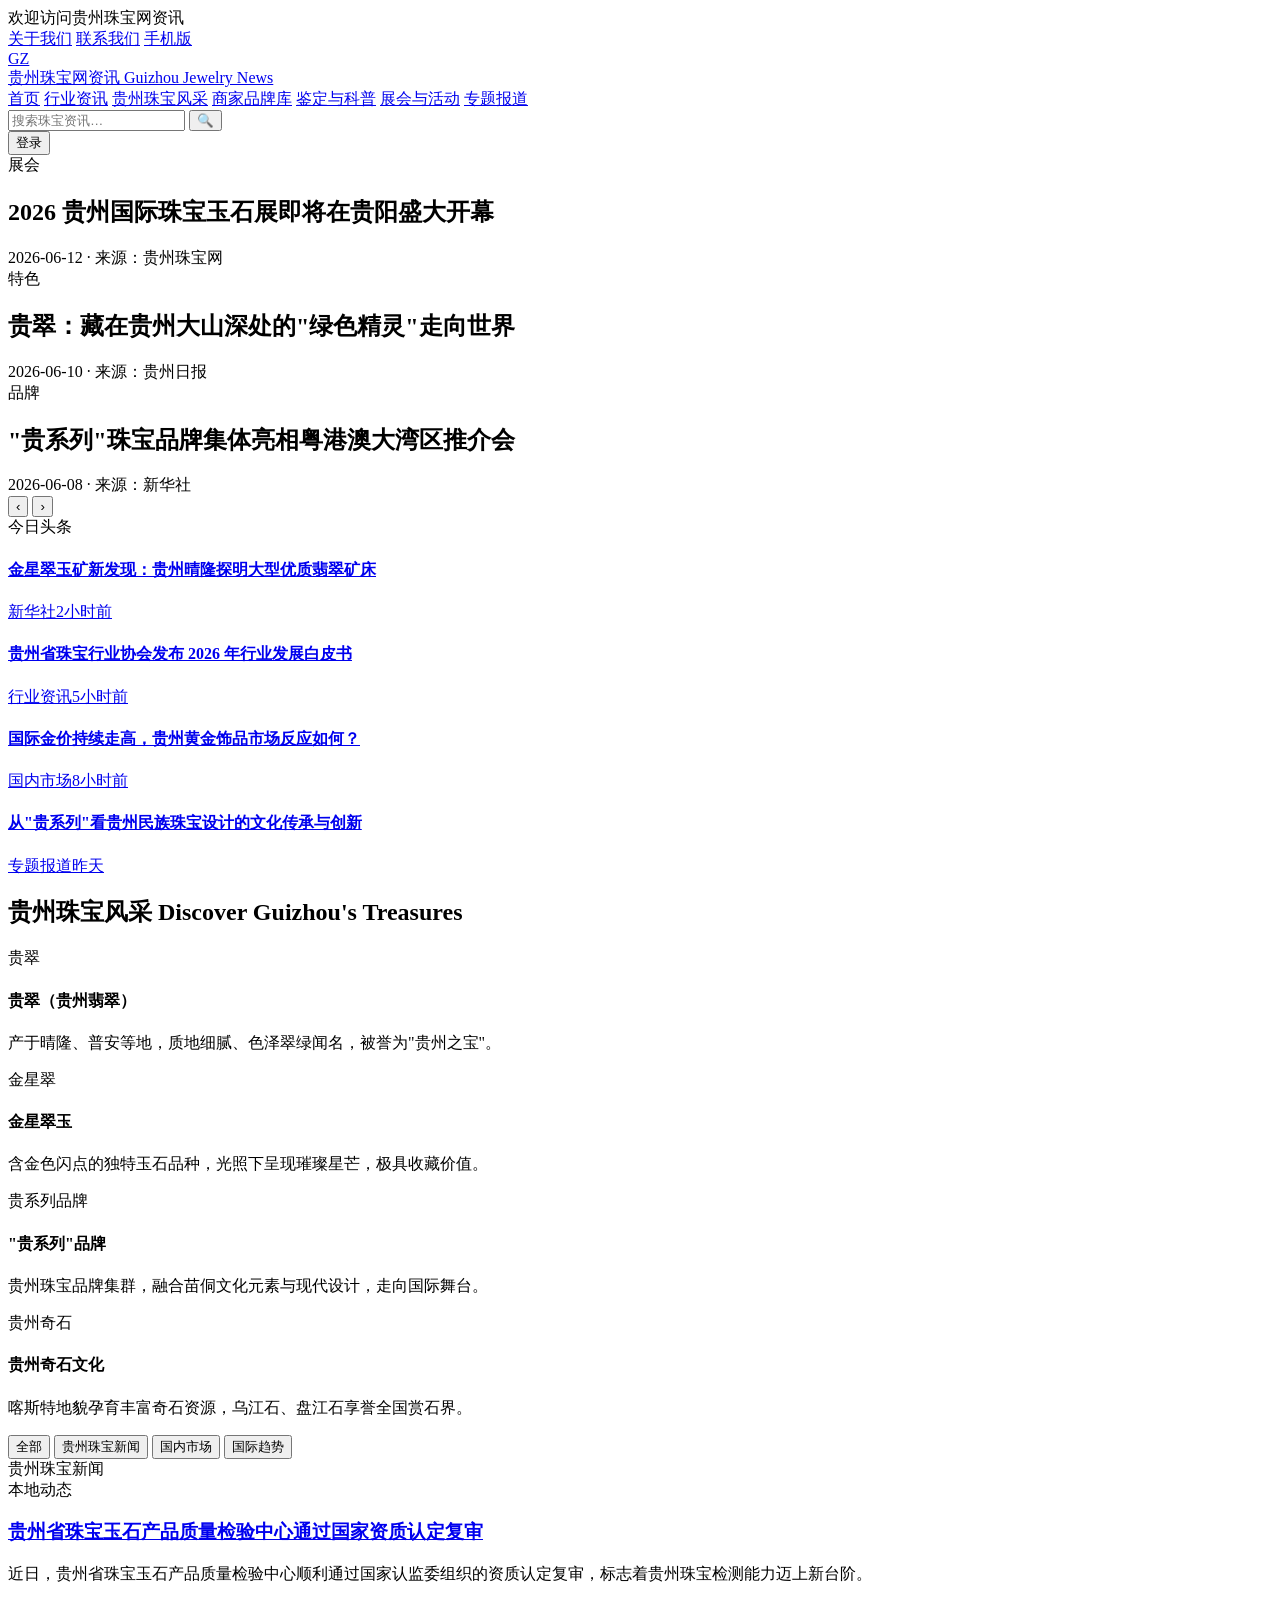
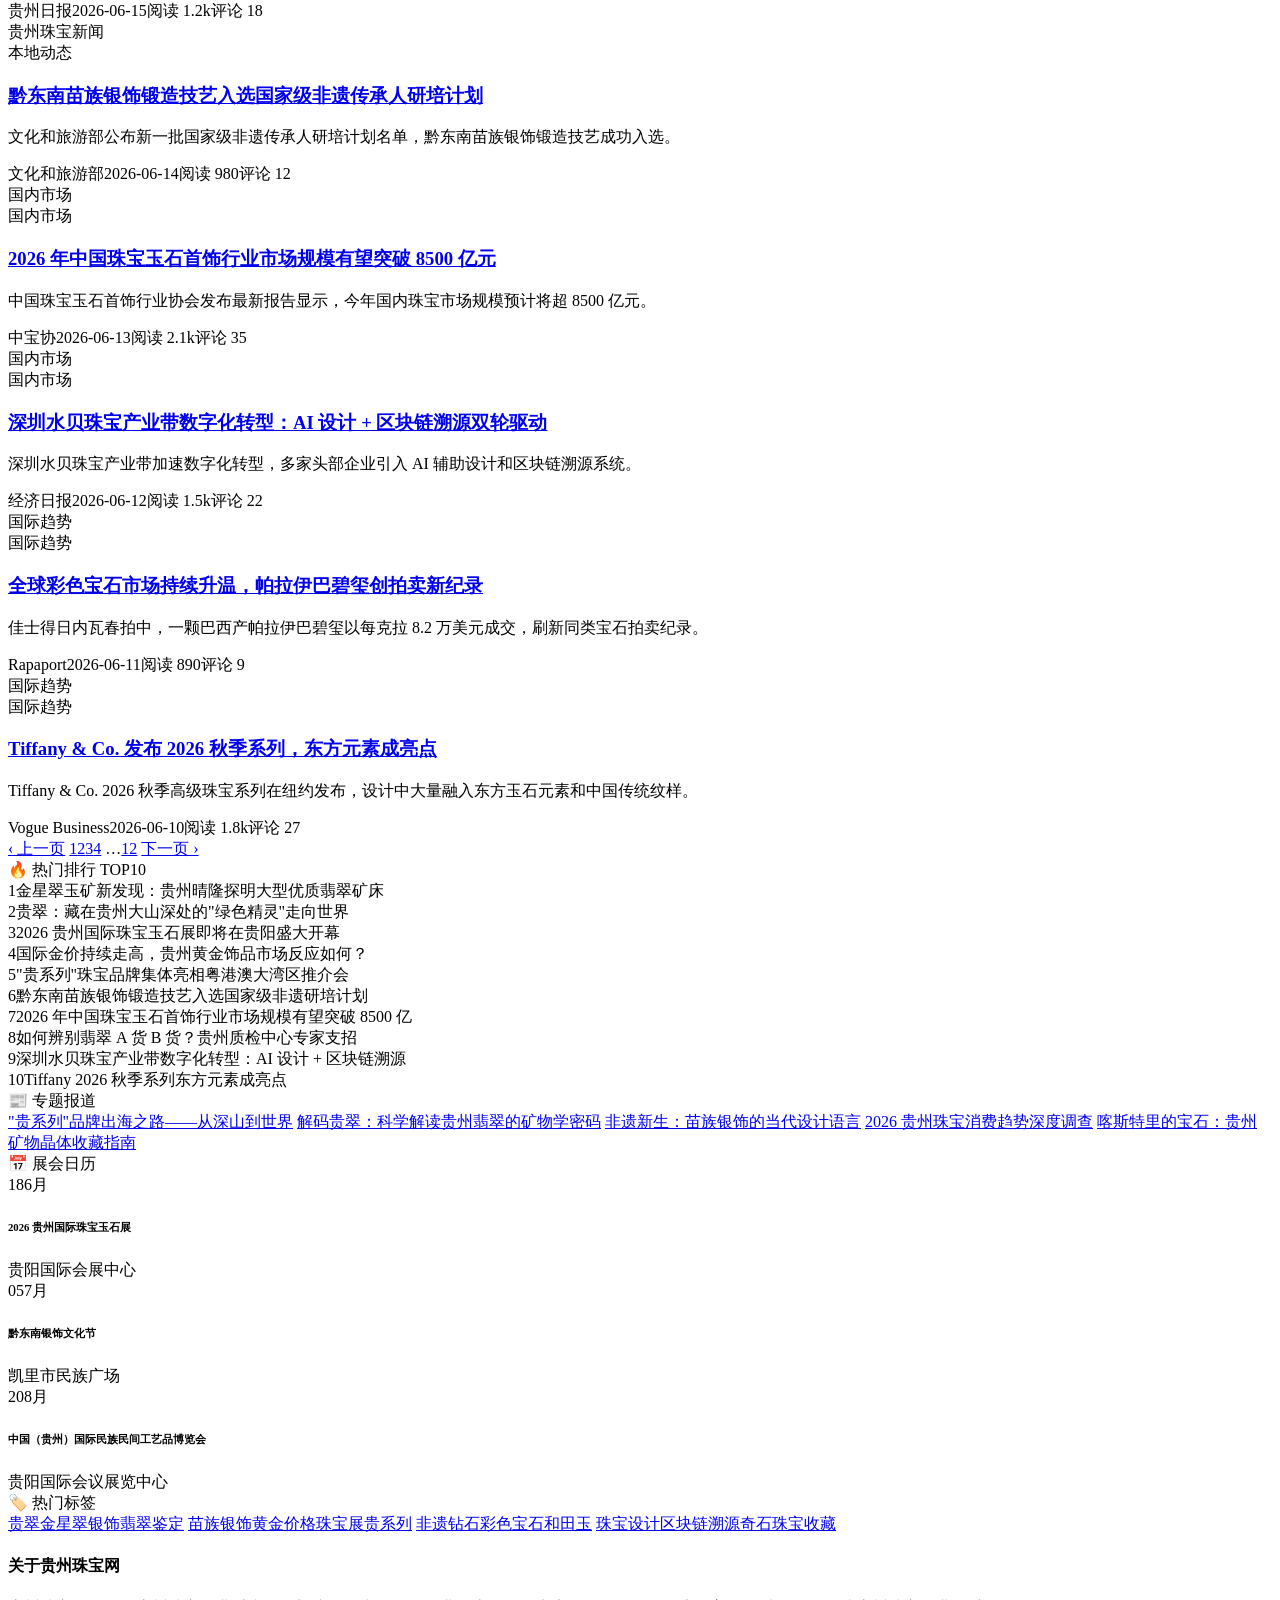
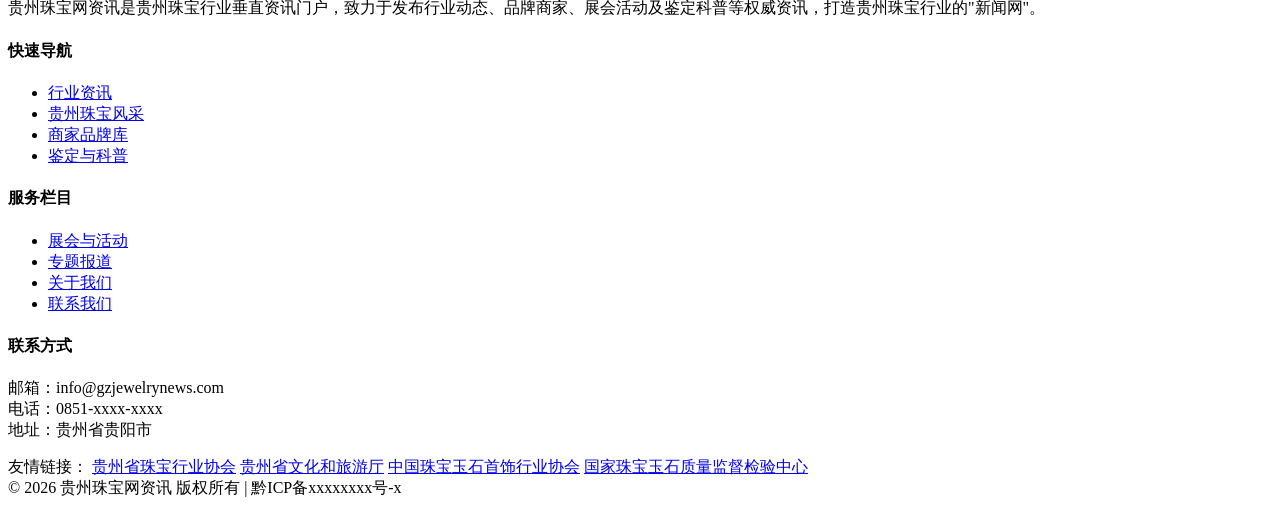
==== index.html @ 2a1adf1b "Add files via upload" ====
<!DOCTYPE html>
<html lang="zh-CN">
<head>
<meta charset="UTF-8">
<meta name="viewport" content="width=device-width,initial-scale=1.0">
<meta name="description" content="贵州珠宝网资讯——贵州珠宝行业垂直资讯门户，提供行业动态、品牌商家、展会活动、鉴定科普等权威资讯。">
<title>贵州珠宝网资讯 — 贵州珠宝行业垂直资讯门户</title>
<link rel="stylesheet" href="css/style.css">
<link rel="preconnect" href="https://fonts.googleapis.com">
<link rel="preconnect" href="https://fonts.gstatic.com" crossorigin>
<link href="https://fonts.googleapis.com/css2?family=Cormorant+Garamond:ital,wght@0,400;0,600;0,700;1,400&family=Noto+Serif+SC:wght@400;600;700&display=swap" rel="stylesheet">
</head>
<body>

<!-- 顶部工具条 -->
<div class="topbar">
  <div class="container">
    <span>欢迎访问贵州珠宝网资讯</span>
    <div class="topbar-r">
      <span id="today"></span>
      <a href="pages/about.html">关于我们</a>
      <a href="pages/about.html#contact">联系我们</a>
      <a href="#">手机版</a>
    </div>
  </div>
</div>

<!-- 主导航 -->
<nav class="main-nav">
  <div class="container">
    <a href="index.html" class="nav-brand">
      <div class="brand-icon">GZ</div>
      <div>
        <span class="brand-name">贵州珠宝网资讯</span>
        <span class="brand-sub">Guizhou Jewelry News</span>
      </div>
    </a>
    <div class="nav-links">
      <a href="index.html" class="active">首页</a>
      <a href="pages/news-list.html">行业资讯</a>
      <a href="pages/feature.html">贵州珠宝风采</a>
      <a href="pages/business.html">商家品牌库</a>
      <a href="pages/science.html">鉴定与科普</a>
      <a href="pages/exhibition.html">展会与活动</a>
      <a href="pages/report.html">专题报道</a>
    </div>
    <div class="nav-act">
      <div class="nav-search">
        <input type="text" placeholder="搜索珠宝资讯…">
        <button aria-label="搜索">🔍</button>
      </div>
      <button class="btn-login">登录</button>
    </div>
  </div>
</nav>

<!-- 首屏焦点区 -->
<section class="hero">
  <div class="container">
    <div class="hero-grid">

      <!-- 轮播 -->
      <div class="carousel">
        <div class="carousel-track">
          <div class="carousel-slide">
            <div class="slide-bg"></div>
            <div class="slide-info">
              <span class="slide-tag">展会</span>
              <h2>2026 贵州国际珠宝玉石展即将在贵阳盛大开幕</h2>
              <div class="slide-meta">2026-06-12 · 来源：贵州珠宝网</div>
            </div>
          </div>
          <div class="carousel-slide">
            <div class="slide-bg"></div>
            <div class="slide-info">
              <span class="slide-tag">特色</span>
              <h2>贵翠：藏在贵州大山深处的"绿色精灵"走向世界</h2>
              <div class="slide-meta">2026-06-10 · 来源：贵州日报</div>
            </div>
          </div>
          <div class="carousel-slide">
            <div class="slide-bg"></div>
            <div class="slide-info">
              <span class="slide-tag">品牌</span>
              <h2>"贵系列"珠宝品牌集体亮相粤港澳大湾区推介会</h2>
              <div class="slide-meta">2026-06-08 · 来源：新华社</div>
            </div>
          </div>
        </div>
        <button class="carousel-ctrl prev" aria-label="上一条">‹</button>
        <button class="carousel-ctrl next" aria-label="下一条">›</button>
        <div class="carousel-dots">
          <span class="active"></span><span></span><span></span>
        </div>
      </div>

      <!-- 头条侧栏 -->
      <div class="headlines">
        <div class="hl-header"><span class="hl-dot"></span> 今日头条</div>
        <a class="hl-item" href="pages/news-detail.html">
          <h4>金星翠玉矿新发现：贵州晴隆探明大型优质翡翠矿床</h4>
          <div class="hl-meta"><span>新华社</span><span>2小时前</span></div>
        </a>
        <a class="hl-item" href="pages/news-detail.html">
          <h4>贵州省珠宝行业协会发布 2026 年行业发展白皮书</h4>
          <div class="hl-meta"><span>行业资讯</span><span>5小时前</span></div>
        </a>
        <a class="hl-item" href="pages/news-detail.html">
          <h4>国际金价持续走高，贵州黄金饰品市场反应如何？</h4>
          <div class="hl-meta"><span>国内市场</span><span>8小时前</span></div>
        </a>
        <a class="hl-item" href="pages/news-detail.html">
          <h4>从"贵系列"看贵州民族珠宝设计的文化传承与创新</h4>
          <div class="hl-meta"><span>专题报道</span><span>昨天</span></div>
        </a>
      </div>

    </div>
  </div>
</section>

<!-- 贵州珠宝风采 -->
<section class="feature-sec">
  <div class="container">
    <h2 class="sec-title">
      贵州珠宝风采 <span class="jwl-diamond"></span>
      <span class="sec-sub">Discover Guizhou's Treasures</span>
    </h2>
    <div class="feat-grid">
      <div class="feat-card" onclick="location.href='pages/feature.html'">
        <div class="feat-img"><span>贵翠</span></div>
        <div class="feat-body">
          <h4>贵翠（贵州翡翠）</h4>
          <p>产于晴隆、普安等地，质地细腻、色泽翠绿闻名，被誉为"贵州之宝"。</p>
        </div>
      </div>
      <div class="feat-card" onclick="location.href='pages/feature.html'">
        <div class="feat-img"><span>金星翠</span></div>
        <div class="feat-body">
          <h4>金星翠玉</h4>
          <p>含金色闪点的独特玉石品种，光照下呈现璀璨星芒，极具收藏价值。</p>
        </div>
      </div>
      <div class="feat-card" onclick="location.href='pages/feature.html'">
        <div class="feat-img"><span>贵系列品牌</span></div>
        <div class="feat-body">
          <h4>"贵系列"品牌</h4>
          <p>贵州珠宝品牌集群，融合苗侗文化元素与现代设计，走向国际舞台。</p>
        </div>
      </div>
      <div class="feat-card" onclick="location.href='pages/feature.html'">
        <div class="feat-img"><span>贵州奇石</span></div>
        <div class="feat-body">
          <h4>贵州奇石文化</h4>
          <p>喀斯特地貌孕育丰富奇石资源，乌江石、盘江石享誉全国赏石界。</p>
        </div>
      </div>
    </div>
  </div>
</section>

<!-- 资讯流 -->
<section class="news-sec">
  <div class="container">
    <div class="news-grid">

      <!-- 左主栏 -->
      <div>
        <div class="news-tabs">
          <button class="active" data-filter="all">全部</button>
          <button data-filter="local">贵州珠宝新闻</button>
          <button data-filter="china">国内市场</button>
          <button data-filter="world">国际趋势</button>
        </div>
        <div class="news-list">
          <div class="n-card" data-cat="local">
            <div class="n-thumb">贵州珠宝新闻</div>
            <div class="n-body">
              <div>
                <span class="n-tag tag-local">本地动态</span>
                <h3><a href="pages/news-detail.html">贵州省珠宝玉石产品质量检验中心通过国家资质认定复审</a></h3>
                <p class="n-sum">近日，贵州省珠宝玉石产品质量检验中心顺利通过国家认监委组织的资质认定复审，标志着贵州珠宝检测能力迈上新台阶。</p>
              </div>
              <div class="n-foot"><span class="n-src">贵州日报</span><span>2026-06-15</span><span>阅读 1.2k</span><span>评论 18</span></div>
            </div>
          </div>
          <div class="n-card" data-cat="local">
            <div class="n-thumb">贵州珠宝新闻</div>
            <div class="n-body">
              <div>
                <span class="n-tag tag-local">本地动态</span>
                <h3><a href="pages/news-detail.html">黔东南苗族银饰锻造技艺入选国家级非遗传承人研培计划</a></h3>
                <p class="n-sum">文化和旅游部公布新一批国家级非遗传承人研培计划名单，黔东南苗族银饰锻造技艺成功入选。</p>
              </div>
              <div class="n-foot"><span class="n-src">文化和旅游部</span><span>2026-06-14</span><span>阅读 980</span><span>评论 12</span></div>
            </div>
          </div>
          <div class="n-card" data-cat="china">
            <div class="n-thumb">国内市场</div>
            <div class="n-body">
              <div>
                <span class="n-tag tag-china">国内市场</span>
                <h3><a href="pages/news-detail.html">2026 年中国珠宝玉石首饰行业市场规模有望突破 8500 亿元</a></h3>
                <p class="n-sum">中国珠宝玉石首饰行业协会发布最新报告显示，今年国内珠宝市场规模预计将超 8500 亿元。</p>
              </div>
              <div class="n-foot"><span class="n-src">中宝协</span><span>2026-06-13</span><span>阅读 2.1k</span><span>评论 35</span></div>
            </div>
          </div>
          <div class="n-card" data-cat="china">
            <div class="n-thumb">国内市场</div>
            <div class="n-body">
              <div>
                <span class="n-tag tag-china">国内市场</span>
                <h3><a href="pages/news-detail.html">深圳水贝珠宝产业带数字化转型：AI 设计 + 区块链溯源双轮驱动</a></h3>
                <p class="n-sum">深圳水贝珠宝产业带加速数字化转型，多家头部企业引入 AI 辅助设计和区块链溯源系统。</p>
              </div>
              <div class="n-foot"><span class="n-src">经济日报</span><span>2026-06-12</span><span>阅读 1.5k</span><span>评论 22</span></div>
            </div>
          </div>
          <div class="n-card" data-cat="world">
            <div class="n-thumb">国际趋势</div>
            <div class="n-body">
              <div>
                <span class="n-tag tag-world">国际趋势</span>
                <h3><a href="pages/news-detail.html">全球彩色宝石市场持续升温，帕拉伊巴碧玺创拍卖新纪录</a></h3>
                <p class="n-sum">佳士得日内瓦春拍中，一颗巴西产帕拉伊巴碧玺以每克拉 8.2 万美元成交，刷新同类宝石拍卖纪录。</p>
              </div>
              <div class="n-foot"><span class="n-src">Rapaport</span><span>2026-06-11</span><span>阅读 890</span><span>评论 9</span></div>
            </div>
          </div>
          <div class="n-card" data-cat="world">
            <div class="n-thumb">国际趋势</div>
            <div class="n-body">
              <div>
                <span class="n-tag tag-world">国际趋势</span>
                <h3><a href="pages/news-detail.html">Tiffany &amp; Co. 发布 2026 秋季系列，东方元素成亮点</a></h3>
                <p class="n-sum">Tiffany &amp; Co. 2026 秋季高级珠宝系列在纽约发布，设计中大量融入东方玉石元素和中国传统纹样。</p>
              </div>
              <div class="n-foot"><span class="n-src">Vogue Business</span><span>2026-06-10</span><span>阅读 1.8k</span><span>评论 27</span></div>
            </div>
          </div>
        </div>
        <div class="pager">
          <a href="#" class="off">‹ 上一页</a>
          <a href="#" class="cur">1</a><a href="#">2</a><a href="#">3</a><a href="#">4</a>
          <span>…</span><a href="#">12</a>
          <a href="#">下一页 ›</a>
        </div>
      </div>

      <!-- 右栏 -->
      <aside class="sidebar">
        <!-- 热榜 -->
        <div class="sb-box">
          <div class="sb-head">🔥 热门排行 TOP10</div>
          <div class="hot-list">
            <div class="hot-row"><span class="hot-rank">1</span><span class="hot-title">金星翠玉矿新发现：贵州晴隆探明大型优质翡翠矿床</span></div>
            <div class="hot-row"><span class="hot-rank">2</span><span class="hot-title">贵翠：藏在贵州大山深处的"绿色精灵"走向世界</span></div>
            <div class="hot-row"><span class="hot-rank">3</span><span class="hot-title">2026 贵州国际珠宝玉石展即将在贵阳盛大开幕</span></div>
            <div class="hot-row"><span class="hot-rank">4</span><span class="hot-title">国际金价持续走高，贵州黄金饰品市场反应如何？</span></div>
            <div class="hot-row"><span class="hot-rank">5</span><span class="hot-title">"贵系列"珠宝品牌集体亮相粤港澳大湾区推介会</span></div>
            <div class="hot-row"><span class="hot-rank">6</span><span class="hot-title">黔东南苗族银饰锻造技艺入选国家级非遗研培计划</span></div>
            <div class="hot-row"><span class="hot-rank">7</span><span class="hot-title">2026 年中国珠宝玉石首饰行业市场规模有望突破 8500 亿</span></div>
            <div class="hot-row"><span class="hot-rank">8</span><span class="hot-title">如何辨别翡翠 A 货 B 货？贵州质检中心专家支招</span></div>
            <div class="hot-row"><span class="hot-rank">9</span><span class="hot-title">深圳水贝珠宝产业带数字化转型：AI 设计 + 区块链溯源</span></div>
            <div class="hot-row"><span class="hot-rank">10</span><span class="hot-title">Tiffany 2026 秋季系列东方元素成亮点</span></div>
          </div>
        </div>

        <!-- 专题入口 -->
        <div class="sb-box">
          <div class="sb-head">📰 专题报道</div>
          <div class="spec-list">
            <a href="pages/report.html">"贵系列"品牌出海之路——从深山到世界</a>
            <a href="pages/report.html">解码贵翠：科学解读贵州翡翠的矿物学密码</a>
            <a href="pages/report.html">非遗新生：苗族银饰的当代设计语言</a>
            <a href="pages/report.html">2026 贵州珠宝消费趋势深度调查</a>
            <a href="pages/report.html">喀斯特里的宝石：贵州矿物晶体收藏指南</a>
          </div>
        </div>

        <!-- 展会日历 -->
        <div class="sb-box">
          <div class="sb-head">📅 展会日历</div>
          <div class="cal-row"><div class="cal-date"><span class="cal-d">18</span><span class="cal-m">6月</span></div><div class="cal-info"><h6>2026 贵州国际珠宝玉石展</h6><span>贵阳国际会展中心</span></div></div>
          <div class="cal-row"><div class="cal-date"><span class="cal-d">05</span><span class="cal-m">7月</span></div><div class="cal-info"><h6>黔东南银饰文化节</h6><span>凯里市民族广场</span></div></div>
          <div class="cal-row"><div class="cal-date"><span class="cal-d">20</span><span class="cal-m">8月</span></div><div class="cal-info"><h6>中国（贵州）国际民族民间工艺品博览会</h6><span>贵阳国际会议展览中心</span></div></div>
        </div>

        <!-- 标签云 -->
        <div class="sb-box">
          <div class="sb-head">🏷️ 热门标签</div>
          <div class="tag-cloud">
            <a href="#">贵翠</a><a href="#">金星翠</a><a href="#">银饰</a><a href="#">翡翠鉴定</a>
            <a href="#">苗族银饰</a><a href="#">黄金价格</a><a href="#">珠宝展</a><a href="#">贵系列</a>
            <a href="#">非遗</a><a href="#">钻石</a><a href="#">彩色宝石</a><a href="#">和田玉</a>
            <a href="#">珠宝设计</a><a href="#">区块链溯源</a><a href="#">奇石</a><a href="#">珠宝收藏</a>
          </div>
        </div>
      </aside>

    </div>
  </div>
</section>

<!-- 底栏 -->
<footer class="footer">
  <div class="container">
    <div class="footer-grid">
      <div class="footer-col">
        <h4>关于贵州珠宝网</h4>
        <p>贵州珠宝网资讯是贵州珠宝行业垂直资讯门户，致力于发布行业动态、品牌商家、展会活动及鉴定科普等权威资讯，打造贵州珠宝行业的"新闻网"。</p>
      </div>
      <div class="footer-col">
        <h4>快速导航</h4>
        <ul>
          <li><a href="pages/news-list.html">行业资讯</a></li>
          <li><a href="pages/feature.html">贵州珠宝风采</a></li>
          <li><a href="pages/business.html">商家品牌库</a></li>
          <li><a href="pages/science.html">鉴定与科普</a></li>
        </ul>
      </div>
      <div class="footer-col">
        <h4>服务栏目</h4>
        <ul>
          <li><a href="pages/exhibition.html">展会与活动</a></li>
          <li><a href="pages/report.html">专题报道</a></li>
          <li><a href="pages/about.html">关于我们</a></li>
          <li><a href="pages/about.html#contact">联系我们</a></li>
        </ul>
      </div>
      <div class="footer-col">
        <h4>联系方式</h4>
        <p>邮箱：info@gzjewelrynews.com<br>电话：0851-xxxx-xxxx<br>地址：贵州省贵阳市</p>
      </div>
    </div>
    <div class="footer-bottom">
      <div class="flinks">
        <span>友情链接：</span>
        <a href="#">贵州省珠宝行业协会</a>
        <a href="#">贵州省文化和旅游厅</a>
        <a href="#">中国珠宝玉石首饰行业协会</a>
        <a href="#">国家珠宝玉石质量监督检验中心</a>
      </div>
      <div>© 2026 贵州珠宝网资讯 版权所有 | 黔ICP备xxxxxxxx号-x</div>
    </div>
  </div>
</footer>

<script src="js/main.js"></script>
</body>
</html>
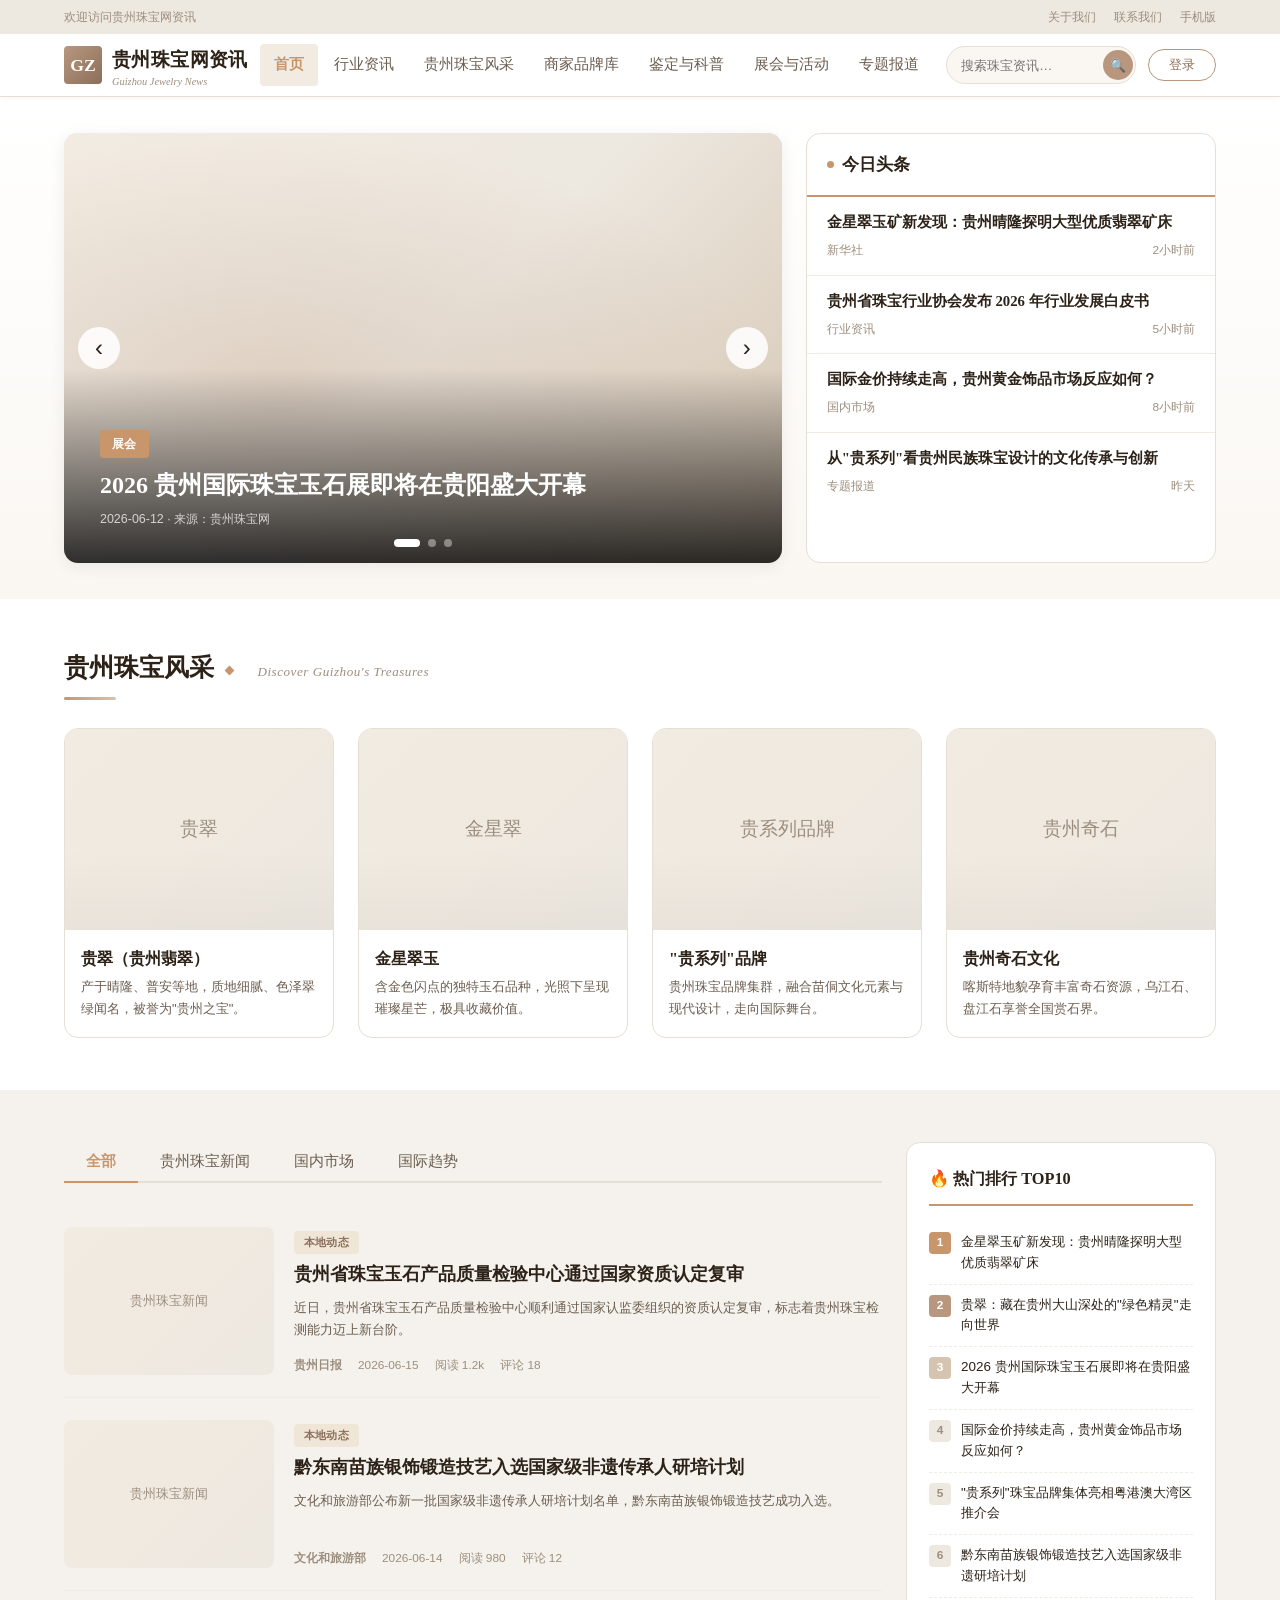
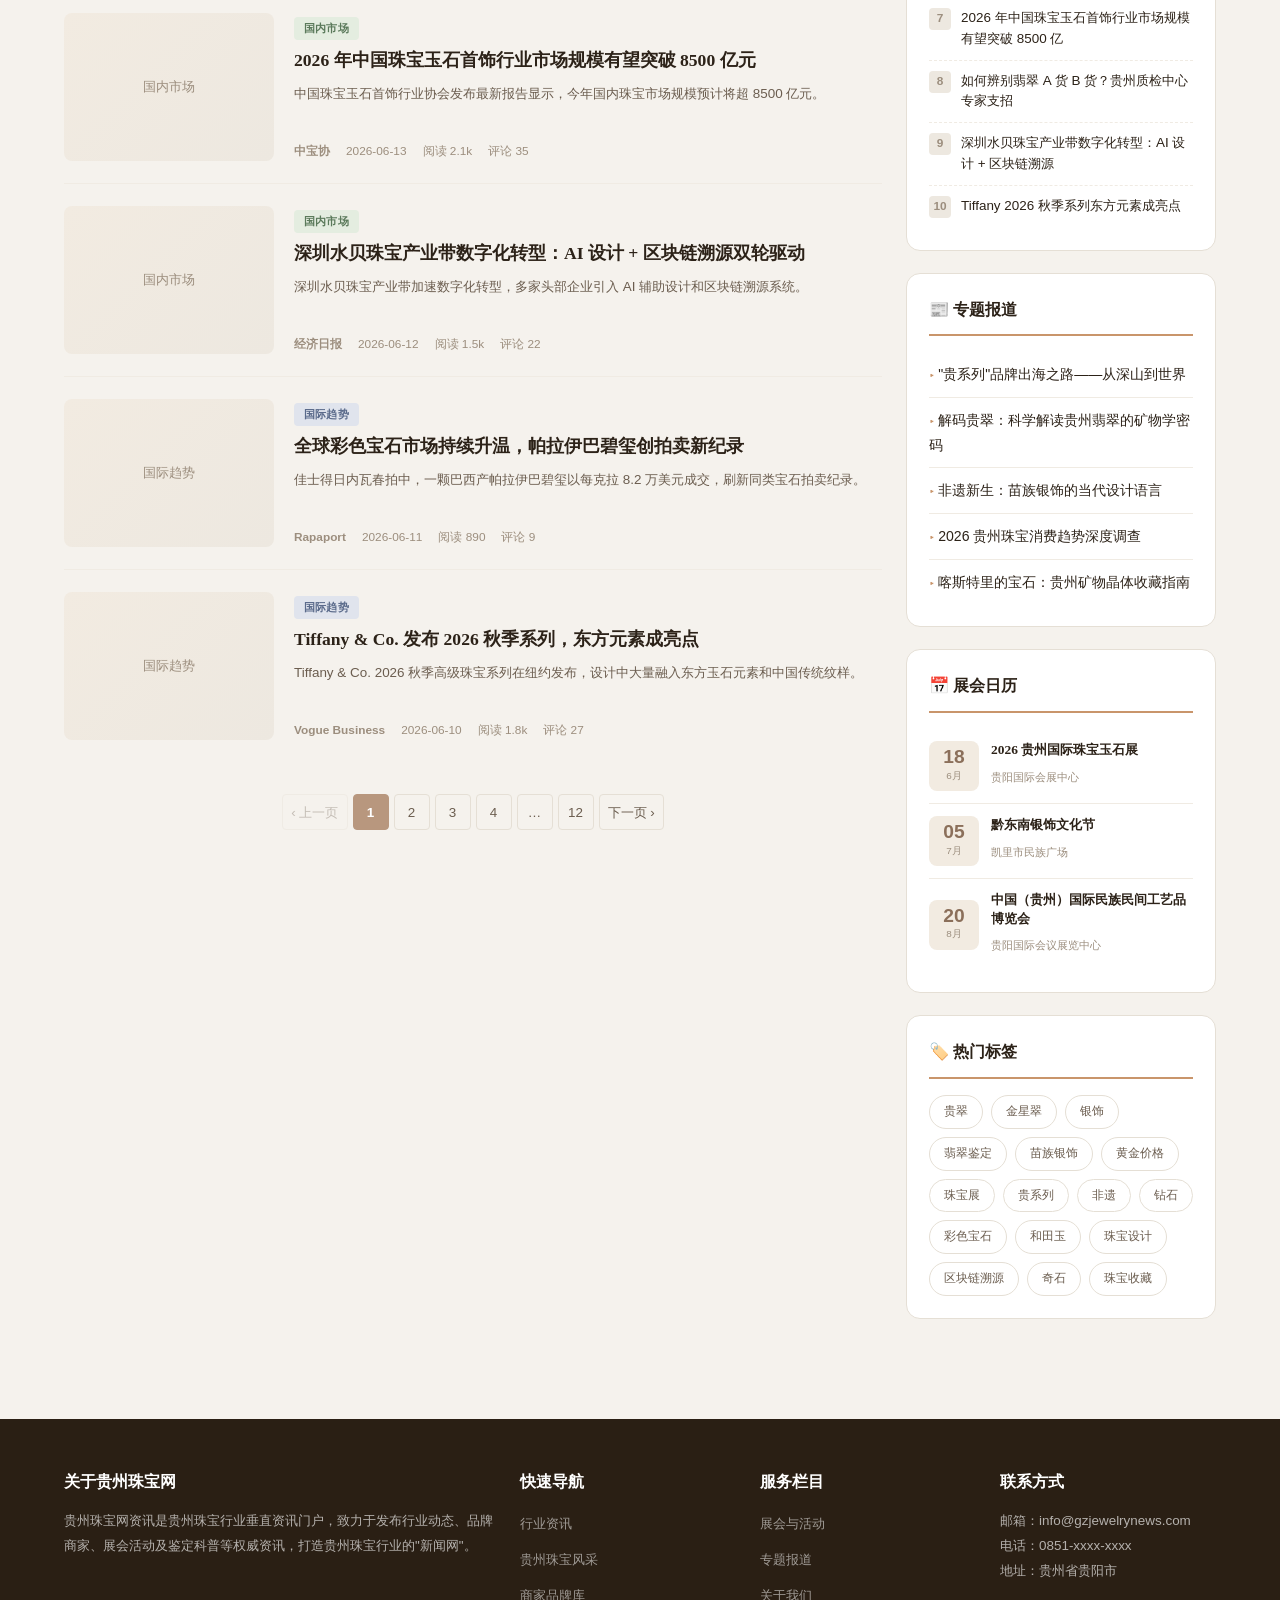
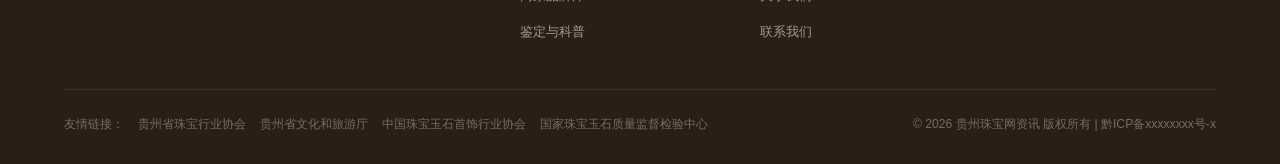
==== commit 6ea2c4a3: "Update index.html" ====
--- a/index.html
+++ b/index.html
@@ -5,7 +5,7 @@
 <meta name="viewport" content="width=device-width,initial-scale=1.0">
 <meta name="description" content="贵州珠宝网资讯——贵州珠宝行业垂直资讯门户，提供行业动态、品牌商家、展会活动、鉴定科普等权威资讯。">
 <title>贵州珠宝网资讯 — 贵州珠宝行业垂直资讯门户</title>
-<link rel="stylesheet" href="css/style.css">
+<link rel="stylesheet" href="style.css">
 <link rel="preconnect" href="https://fonts.googleapis.com">
 <link rel="preconnect" href="https://fonts.gstatic.com" crossorigin>
 <link href="https://fonts.googleapis.com/css2?family=Cormorant+Garamond:ital,wght@0,400;0,600;0,700;1,400&family=Noto+Serif+SC:wght@400;600;700&display=swap" rel="stylesheet">
--- a/style.css
+++ b/style.css
@@ -0,0 +1,653 @@
+/* ============================================
+   贵州珠宝网资讯 v3 — 全局样式系统
+   定位：珠宝行业垂直资讯门户
+   风格：米白底 · 珠宝光泽 · 新闻栅格 · 大量留白
+   ============================================ */
+
+/* ===== CSS 自定义属性 ===== */
+:root {
+  --c-gold:       #B8977E;
+  --c-gold-deep:  #8B6F5A;
+  --c-gold-light: #D4C4B0;
+  --c-gold-pale:  #F2EBE1;
+  --c-amber:      #C9956B;
+  --c-rose:       #C4A48B;
+
+  --c-bg:         #FAF7F2;
+  --c-bg-warm:    #F5F0E8;
+  --c-bg-card:    #FFFFFF;
+  --c-bg-dark:    #EDE8E0;
+
+  --c-text:       #2C2218;
+  --c-text-mid:   #6B5D4F;
+  --c-text-light: #9C8E7E;
+
+  --c-border:     #E5DFD5;
+  --c-border-lt:  #F0EBE3;
+
+  --ff-serif:   "Noto Serif SC", "Source Han Serif SC", "思源宋体", Georgia, serif;
+  --ff-sans:    "PingFang SC", "Microsoft YaHei", "微软雅黑", "Helvetica Neue", Arial, sans-serif;
+  --ff-en:      "Cormorant Garamond", "Playfair Display", Georgia, serif;
+
+  --mw:         1200px;
+  --nav-h:      62px;
+  --side-w:     310px;
+  --gap:        24px;
+  --gap-sm:     16px;
+
+  --r-sm: 4px; --r-md: 8px; --r-lg: 14px;
+
+  --sh-sm: 0 1px 4px rgba(44,34,24,.05);
+  --sh-md: 0 4px 16px rgba(44,34,24,.07);
+  --sh-lg: 0 8px 32px rgba(44,34,24,.10);
+
+  --ease: cubic-bezier(.25,.1,.25,1);
+  --ease-spring: cubic-bezier(.34,1.56,.64,1);
+}
+
+/* ===== 全局重置 ===== */
+*,*::before,*::after{box-sizing:border-box;margin:0;padding:0}
+html{font-size:16px;scroll-behavior:smooth;-webkit-font-smoothing:antialiased}
+body{font-family:var(--ff-sans);color:var(--c-text);background:#f5f2ed;line-height:1.75;min-height:100vh;overflow-x:hidden}
+a{color:var(--c-gold-deep);text-decoration:none;transition:color .25s var(--ease)}
+a:hover{color:var(--c-amber)}
+img{max-width:100%;height:auto;display:block}
+ul,ol{list-style:none}
+button{cursor:pointer;font-family:inherit;border:none;background:none}
+::selection{background:var(--c-gold-pale);color:var(--c-gold-deep)}
+
+/* ===== 排版 ===== */
+h1,h2,h3,h4,h5,h6{font-family:var(--ff-serif);font-weight:700;line-height:1.4}
+h1{font-size:2rem}h2{font-size:1.55rem}h3{font-size:1.25rem}h4{font-size:1.1rem}
+
+/* 容器 */
+.container{max-width:var(--mw);margin:0 auto;padding:0 var(--gap)}
+
+/* 分区标题 */
+.sec-title{
+  font-family:var(--ff-serif);font-size:1.55rem;font-weight:700;
+  position:relative;padding-bottom:14px;margin-bottom:28px;
+}
+.sec-title::after{
+  content:'';position:absolute;bottom:0;left:0;
+  width:52px;height:3px;
+  background:linear-gradient(90deg,var(--c-amber),var(--c-gold-light));
+  border-radius:2px;
+}
+.sec-title.ctr{text-align:center}
+.sec-title.ctr::after{left:50%;transform:translateX(-50%)}
+.sec-sub{
+  font-family:var(--ff-en);font-size:.82rem;color:var(--c-text-light);
+  font-style:italic;letter-spacing:.04em;margin-left:12px;font-weight:400;
+}
+.sec-title.ctr .sec-sub{display:block;margin-left:0;margin-top:4px}
+
+/* 珠宝装饰 */
+.jwl-line{
+  display:inline-block;width:36px;height:1.5px;
+  background:linear-gradient(90deg,transparent,var(--c-amber),transparent);
+  vertical-align:middle;margin:0 14px;
+}
+.jwl-diamond{
+  display:inline-block;width:7px;height:7px;background:var(--c-amber);
+  transform:rotate(45deg);vertical-align:middle;margin:0 6px;
+}
+
+/* ===== 顶部条 ===== */
+.topbar{
+  background:var(--c-bg-dark);height:34px;line-height:34px;
+  font-size:.78rem;color:var(--c-text-light);border-bottom:1px solid var(--c-border-lt);
+}
+.topbar .container{display:flex;justify-content:space-between;align-items:center}
+.topbar-r{display:flex;gap:18px}
+.topbar-r a{color:var(--c-text-light);font-size:.78rem}
+.topbar-r a:hover{color:var(--c-gold-deep)}
+
+/* ===== 主导航 ===== */
+.main-nav{
+  background:#fff;border-bottom:1px solid var(--c-border);
+  position:sticky;top:0;z-index:1000;box-shadow:var(--sh-sm);
+  transition:box-shadow .3s;
+}
+.main-nav.scrolled{box-shadow:var(--sh-md)}
+.main-nav .container{display:flex;justify-content:space-between;align-items:center;height:var(--nav-h)}
+
+/* Logo */
+.nav-brand{display:flex;align-items:center;gap:10px;flex-shrink:0}
+.brand-icon{
+  width:38px;height:38px;border-radius:var(--r-sm);
+  background:linear-gradient(135deg,var(--c-gold),var(--c-gold-deep));
+  display:flex;align-items:center;justify-content:center;
+  color:#fff;font-family:var(--ff-en);font-size:1.1rem;font-weight:700;
+}
+.brand-name{font-family:var(--ff-serif);font-size:1.2rem;font-weight:700;color:var(--c-text);letter-spacing:.02em}
+.brand-sub{font-size:.65rem;color:var(--c-text-light);font-family:var(--ff-en);font-style:italic;display:block;line-height:1}
+
+/* 导航链接 */
+.nav-links{display:flex;gap:2px}
+.nav-links a{
+  display:block;padding:8px 14px;font-size:.92rem;color:var(--c-text-mid);
+  border-radius:var(--r-sm);font-weight:500;white-space:nowrap;
+  transition:all .2s;
+}
+.nav-links a:hover{color:var(--c-amber);background:var(--c-gold-pale)}
+.nav-links a.active{color:var(--c-amber);font-weight:600;background:var(--c-gold-pale)}
+
+/* 右侧操作区 */
+.nav-act{display:flex;align-items:center;gap:12px;flex-shrink:0}
+.nav-search{position:relative}
+.nav-search input{
+  width:190px;height:38px;padding:0 38px 0 14px;
+  border:1.5px solid var(--c-border);border-radius:20px;
+  font-size:.84rem;background:var(--c-bg);color:var(--c-text);
+  outline:none;transition:all .3s var(--ease);
+}
+.nav-search input:focus{border-color:var(--c-gold);width:240px;box-shadow:0 0 0 3px rgba(184,151,126,.1)}
+.nav-search button{
+  position:absolute;right:3px;top:50%;transform:translateY(-50%);
+  width:30px;height:30px;background:var(--c-gold);
+  color:#fff;border-radius:50%;font-size:.8rem;
+  display:flex;align-items:center;justify-content:center;
+  transition:background .25s;
+}
+.nav-search button:hover{background:var(--c-gold-deep)}
+.btn-login{
+  padding:6px 20px;border:1.5px solid var(--c-gold);border-radius:20px;
+  background:transparent;color:var(--c-gold-deep);font-size:.84rem;
+  transition:all .25s;
+}
+.btn-login:hover{background:var(--c-gold);color:#fff}
+
+/* 移动端菜单按钮 */
+.mob-menu-btn{display:none;font-size:1.5rem;color:var(--c-text);padding:4px;line-height:1}
+
+/* ===== 首屏焦点区 ===== */
+.hero{padding:36px 0;background:linear-gradient(180deg,var(--c-bg-card) 0%,var(--c-bg) 100%)}
+.hero-grid{display:grid;grid-template-columns:1.75fr 1fr;gap:var(--gap);min-height:430px;align-items:stretch}
+
+/* 轮播 */
+.carousel{
+  position:relative;border-radius:var(--r-lg);overflow:hidden;
+  background:var(--c-bg-dark);box-shadow:var(--sh-md);
+}
+.carousel-track{display:flex;transition:transform .6s var(--ease);height:100%}
+.carousel-slide{
+  min-width:100%;position:relative;width:100%;
+  background:linear-gradient(135deg,var(--c-gold-pale),var(--c-bg-dark),var(--c-gold-light));
+  display:flex;align-items:center;justify-content:center;
+  min-height:430px;
+}
+.slide-bg{
+  width:100%;height:100%;display:flex;align-items:center;justify-content:center;
+  font-family:var(--ff-en);font-size:2rem;color:var(--c-gold-light);
+  position:absolute;inset:0;
+}
+.slide-bg::before{
+  content:'';position:absolute;inset:0;
+  background:radial-gradient(ellipse at 30% 60%,rgba(184,151,126,.3) 0%,transparent 70%);
+}
+.slide-info{
+  position:absolute;bottom:0;left:0;right:0;
+  padding:60px 36px 32px;
+  background:linear-gradient(transparent,rgba(0,0,0,.8));
+  color:#fff;z-index:2;
+}
+.slide-tag{
+  display:inline-block;padding:4px 12px;background:var(--c-amber);
+  border-radius:var(--r-sm);font-size:.72rem;margin-bottom:10px;
+  font-weight:600;letter-spacing:.03em;
+}
+.slide-info h2{font-size:1.5rem;font-weight:700;line-height:1.45;margin-bottom:6px}
+.slide-meta{font-size:.78rem;opacity:.75}
+
+.carousel-ctrl{
+  position:absolute;top:50%;transform:translateY(-50%);
+  width:42px;height:42px;background:rgba(255,255,255,.88);
+  border-radius:50%;font-size:1.5rem;color:var(--c-text);
+  display:flex;align-items:center;justify-content:center;
+  transition:all .25s;z-index:5;line-height:1;
+}
+.carousel-ctrl:hover{background:#fff;box-shadow:var(--sh-md)}
+.carousel-ctrl.prev{left:14px}.carousel-ctrl.next{right:14px}
+.carousel-dots{
+  position:absolute;bottom:16px;left:50%;transform:translateX(-50%);
+  display:flex;gap:8px;z-index:5;
+}
+.carousel-dots span{
+  width:8px;height:8px;border-radius:50%;background:rgba(255,255,255,.4);
+  cursor:pointer;transition:all .3s;display:block;
+}
+.carousel-dots span.active{background:#fff;width:26px;border-radius:4px}
+
+/* 头条侧栏 */
+.headlines{border-radius:var(--r-lg);background:#fff;border:1px solid var(--c-border);overflow:hidden}
+.hl-header{
+  padding:16px 20px;font-family:var(--ff-serif);font-size:1.05rem;font-weight:700;
+  border-bottom:2px solid var(--c-amber);display:flex;align-items:center;gap:8px;
+}
+.hl-dot{width:7px;height:7px;background:var(--c-amber);border-radius:50%;animation:hlPulse 2s infinite}
+@keyframes hlPulse{0%,100%{opacity:1}50%{opacity:.25}}
+.hl-item{
+  display:block;padding:14px 20px;border-bottom:1px solid var(--c-border-lt);
+  transition:all .25s;
+}
+.hl-item:last-child{border-bottom:none}
+.hl-item:hover{background:var(--c-gold-pale)}
+.hl-item h4{font-size:.92rem;font-weight:600;line-height:1.55;margin-bottom:6px;color:var(--c-text)}
+.hl-item:hover h4{color:var(--c-gold-deep)}
+.hl-item .hl-meta{font-size:.74rem;color:var(--c-text-light);display:flex;justify-content:space-between}
+
+/* ===== 特色区（贵州珠宝风采） ===== */
+.feature-sec{padding:52px 0;background:#fff}
+.feat-grid{display:grid;grid-template-columns:repeat(4,1fr);gap:var(--gap)}
+.feat-card{
+  border-radius:var(--r-lg);overflow:hidden;background:#fff;
+  border:1px solid var(--c-border);transition:all .35s var(--ease);cursor:pointer;
+}
+.feat-card:hover{transform:translateY(-5px);box-shadow:var(--sh-lg);border-color:var(--c-gold)}
+.feat-img{
+  width:100%;height:0;padding-bottom:75%;
+  background:linear-gradient(135deg,var(--c-gold-pale),var(--c-bg-dark));
+  display:flex;align-items:center;justify-content:center;
+  font-family:var(--ff-en);font-size:1.2rem;color:var(--c-text-light);
+  position:relative;overflow:hidden;
+}
+.feat-img span{position:absolute;inset:0;display:flex;align-items:center;justify-content:center}
+.feat-img::after{
+  content:'';position:absolute;bottom:0;left:0;right:0;height:40%;
+  background:linear-gradient(transparent,rgba(0,0,0,.03));
+}
+.feat-body{padding:18px 16px}
+.feat-card h4{font-family:var(--ff-serif);font-size:1rem;font-weight:600;margin-bottom:6px}
+.feat-card p{font-size:.82rem;color:var(--c-text-mid);line-height:1.65}
+
+/* ===== 资讯流 ===== */
+.news-sec{padding:52px 0}
+.news-grid{display:grid;grid-template-columns:1fr var(--side-w);gap:var(--gap);align-items:start}
+
+/* Tab */
+.news-tabs{display:flex;gap:0;border-bottom:2px solid var(--c-border);margin-bottom:22px}
+.news-tabs button{
+  padding:10px 22px;font-size:.92rem;font-weight:500;color:var(--c-text-mid);
+  position:relative;transition:color .25s;
+}
+.news-tabs button:hover{color:var(--c-amber)}
+.news-tabs button.active{color:var(--c-amber);font-weight:700}
+.news-tabs button.active::after{
+  content:'';position:absolute;bottom:-2px;left:0;right:0;height:2px;background:var(--c-amber);
+}
+
+/* 新闻卡片 */
+.n-card{
+  display:flex;gap:20px;padding:22px 0;border-bottom:1px solid var(--c-border-lt);
+  transition:background .25s;
+}
+.n-card:last-child{border-bottom:none}
+.n-card:hover{background:var(--c-bg-card);margin:0 -14px;padding:22px 14px;border-radius:var(--r-md)}
+.n-thumb{
+  width:210px;height:148px;flex-shrink:0;border-radius:var(--r-md);overflow:hidden;
+  background:linear-gradient(135deg,var(--c-gold-pale),var(--c-bg-dark));
+  display:flex;align-items:center;justify-content:center;
+  font-size:.82rem;color:var(--c-text-light);
+}
+.n-body{flex:1;display:flex;flex-direction:column;justify-content:space-between;min-width:0}
+.n-tag{
+  display:inline-block;padding:2px 10px;font-size:.68rem;border-radius:var(--r-sm);
+  margin-right:8px;font-weight:600;letter-spacing:.02em;
+}
+.tag-local{background:#F0E6D8;color:#8B6F5A}.tag-china{background:#E4EDE0;color:#5B7A5B}
+.tag-world{background:#E0E4ED;color:#5B6B8B}.tag-event{background:#E0EDE4;color:#4B7B4B}
+.tag-sci{background:#E8E0ED;color:#6B5B8B}
+.n-card h3{font-family:var(--ff-serif);font-size:1.1rem;font-weight:600;line-height:1.55;margin:6px 0 8px}
+.n-card h3 a{color:var(--c-text)}
+.n-card h3 a:hover{color:var(--c-gold-deep)}
+.n-sum{font-size:.84rem;color:var(--c-text-mid);line-height:1.65;overflow:hidden;display:-webkit-box;-webkit-line-clamp:2;-webkit-box-orient:vertical}
+.n-foot{display:flex;align-items:center;gap:16px;font-size:.74rem;color:var(--c-text-light);flex-wrap:wrap}
+.n-src{font-weight:600}
+
+/* 分页 */
+.pager{display:flex;justify-content:center;gap:5px;margin-top:32px;flex-wrap:wrap}
+.pager a,.pager span{
+  display:inline-flex;align-items:center;justify-content:center;
+  min-width:36px;height:36px;padding:0 8px;
+  border:1px solid var(--c-border);border-radius:var(--r-sm);
+  font-size:.84rem;color:var(--c-text-mid);transition:all .25s;
+}
+.pager a:hover{border-color:var(--c-gold);color:var(--c-gold-deep)}
+.pager .cur{background:var(--c-gold);border-color:var(--c-gold);color:#fff;font-weight:700}
+.pager .off{opacity:.35;pointer-events:none}
+
+/* ===== 侧栏 ===== */
+.sidebar{display:flex;flex-direction:column;gap:22px}
+.sb-box{background:#fff;border-radius:var(--r-lg);padding:22px;border:1px solid var(--c-border)}
+.sb-head{
+  font-family:var(--ff-serif);font-size:1.02rem;font-weight:700;
+  margin-bottom:16px;padding-bottom:10px;border-bottom:2px solid var(--c-amber);
+  display:flex;align-items:center;gap:8px;
+}
+
+/* 热榜 */
+.hot-row{
+  display:flex;align-items:flex-start;gap:10px;padding:10px 0;
+  border-bottom:1px dashed var(--c-border-lt);cursor:pointer;transition:all .2s;
+}
+.hot-row:last-child{border-bottom:none}
+.hot-row:hover .hot-title{color:var(--c-gold-deep)}
+.hot-rank{
+  width:22px;height:22px;border-radius:var(--r-sm);background:var(--c-bg-dark);
+  display:flex;align-items:center;justify-content:center;
+  font-size:.74rem;font-weight:700;color:var(--c-text-light);flex-shrink:0;line-height:1;
+}
+.hot-row:nth-child(1) .hot-rank{background:var(--c-amber);color:#fff}
+.hot-row:nth-child(2) .hot-rank{background:var(--c-gold);color:#fff}
+.hot-row:nth-child(3) .hot-rank{background:var(--c-gold-light);color:#fff}
+.hot-title{font-size:.84rem;font-weight:500;line-height:1.55;flex:1;transition:color .2s}
+
+/* 专题列表 */
+.spec-list a{
+  display:block;padding:10px 0;border-bottom:1px solid var(--c-border-lt);
+  font-size:.88rem;color:var(--c-text);transition:all .25s;
+}
+.spec-list a:last-child{border-bottom:none}
+.spec-list a:hover{color:var(--c-amber);padding-left:8px}
+.spec-list a::before{content:'▸ ';color:var(--c-amber);font-size:.72rem}
+
+/* 展会日历 */
+.cal-row{display:flex;gap:12px;padding:12px 0;border-bottom:1px solid var(--c-border-lt);align-items:center}
+.cal-row:last-child{border-bottom:none}
+.cal-date{
+  width:50px;height:50px;background:var(--c-gold-pale);border-radius:var(--r-md);
+  display:flex;flex-direction:column;align-items:center;justify-content:center;flex-shrink:0;
+}
+.cal-d{font-size:1.2rem;font-weight:700;color:var(--c-gold-deep);line-height:1}
+.cal-m{font-size:.62rem;color:var(--c-text-light)}
+.cal-info h6{font-size:.84rem;font-weight:600;margin-bottom:2px}
+.cal-info span{font-size:.7rem;color:var(--c-text-light)}
+
+/* 标签云 */
+.tag-cloud{display:flex;flex-wrap:wrap;gap:8px}
+.tag-cloud a{
+  padding:5px 14px;font-size:.78rem;border:1px solid var(--c-border);
+  border-radius:18px;color:var(--c-text-mid);transition:all .25s;
+}
+.tag-cloud a:hover{background:var(--c-gold-pale);border-color:var(--c-gold);color:var(--c-gold-deep)}
+
+/* ===== 底栏 ===== */
+.footer{background:#2A1F14;color:rgba(255,255,255,.65);padding:52px 0 28px;margin-top:48px}
+.footer-grid{display:grid;grid-template-columns:2fr 1fr 1fr 1fr;gap:var(--gap);margin-bottom:36px}
+.footer-col h4{font-family:var(--ff-serif);color:#fff;font-size:1rem;margin-bottom:16px;font-weight:600}
+.footer-col p{font-size:.84rem;line-height:1.85}
+.footer-col ul li{margin-bottom:8px}
+.footer-col ul li a{color:rgba(255,255,255,.55);font-size:.84rem;transition:color .25s}
+.footer-col ul li a:hover{color:var(--c-gold)}
+.footer-bottom{
+  padding-top:24px;border-top:1px solid rgba(255,255,255,.08);
+  display:flex;justify-content:space-between;align-items:center;
+  font-size:.76rem;color:rgba(255,255,255,.35);flex-wrap:wrap;gap:12px;
+}
+.footer-bottom .flinks{display:flex;gap:14px;flex-wrap:wrap}
+.footer-bottom .flinks a{color:rgba(255,255,255,.35);font-size:.76rem}
+.footer-bottom .flinks a:hover{color:var(--c-gold)}
+
+/* ===== 子页面通用 ===== */
+.pg-head{
+  background:linear-gradient(135deg,var(--c-gold-pale),var(--c-bg));
+  padding:44px 0;text-align:center;border-bottom:1px solid var(--c-border);
+}
+.pg-head h1{font-family:var(--ff-serif);font-size:1.9rem;margin-bottom:6px}
+.pg-sub{font-family:var(--ff-en);font-style:italic;color:var(--c-text-light);font-size:.88rem}
+
+/* 面包屑 */
+.bcrumb{padding:18px 0;font-size:.82rem;color:var(--c-text-light)}
+.bcrumb a{color:var(--c-text-light)}.bcrumb a:hover{color:var(--c-gold-deep)}
+.bcrumb span{margin:0 8px;color:var(--c-border)}.bcrumb .cur{color:var(--c-text);font-weight:500}
+
+/* 双栏布局 */
+.pg-layout{display:grid;grid-template-columns:210px 1fr;gap:var(--gap);padding:32px 0;align-items:start}
+
+/* 分类树 */
+.cat-tree{
+  background:#fff;border-radius:var(--r-lg);padding:20px;border:1px solid var(--c-border);
+  position:sticky;top:calc(var(--nav-h) + 24px);
+}
+.cat-tree h3{
+  font-family:var(--ff-serif);font-size:1rem;font-weight:700;
+  margin-bottom:14px;padding-bottom:10px;border-bottom:2px solid var(--c-amber);
+}
+.cat-tree ul li a{
+  display:block;padding:7px 12px;font-size:.87rem;color:var(--c-text-mid);
+  border-radius:var(--r-sm);transition:all .2s;
+}
+.cat-tree ul li a:hover,.cat-tree ul li a.active{background:var(--c-gold-pale);color:var(--c-gold-deep);font-weight:600}
+
+/* ===== 新闻详情页 ===== */
+.article-wrap{max-width:780px;margin:0 auto;padding:44px 0}
+.art-hd{text-align:center;margin-bottom:36px}
+.art-hd h1{font-family:var(--ff-serif);font-size:2rem;font-weight:700;line-height:1.45;margin-bottom:16px}
+.art-meta{
+  display:flex;justify-content:center;align-items:center;flex-wrap:wrap;
+  gap:18px;font-size:.84rem;color:var(--c-text-light);
+  padding-bottom:20px;border-bottom:1px solid var(--c-border);
+}
+.art-body{font-family:var(--ff-serif);font-size:1.04rem;line-height:1.95;color:var(--c-text);padding:32px 0}
+.art-body p{margin-bottom:22px;text-indent:2em}
+.art-body h2{font-size:1.35rem;margin:36px 0 18px}
+.art-body h3{font-size:1.15rem;margin:28px 0 14px}
+.art-img-wrap{margin:28px 0;text-align:center}
+.art-img-plh{
+  width:100%;height:0;padding-bottom:56.25%;border-radius:var(--r-lg);
+  background:linear-gradient(135deg,var(--c-gold-pale),var(--c-bg-dark));
+  position:relative;overflow:hidden;
+}
+.art-img-plh span{position:absolute;inset:0;display:flex;align-items:center;justify-content:center;font-size:.9rem;color:var(--c-text-light)}
+.art-cap{font-size:.78rem;color:var(--c-text-light);margin-top:8px}
+.art-body blockquote{
+  border-left:4px solid var(--c-amber);padding:16px 22px;margin:28px 0;
+  background:var(--c-gold-pale);border-radius:0 var(--r-md) var(--r-md) 0;
+  font-style:italic;color:var(--c-text-mid);
+}
+.art-foot{
+  display:flex;justify-content:space-between;align-items:center;flex-wrap:wrap;
+  gap:14px;padding:22px 0;border-top:1px solid var(--c-border);
+  border-bottom:1px solid var(--c-border);margin-bottom:36px;
+}
+.art-tags{display:flex;gap:8px;flex-wrap:wrap}
+.art-tags a{
+  padding:4px 14px;font-size:.78rem;border:1px solid var(--c-border);
+  border-radius:18px;color:var(--c-text-mid);
+}
+.art-tags a:hover{background:var(--c-gold-pale);border-color:var(--c-gold)}
+.share-btns{display:flex;gap:8px}
+.share-btn{
+  width:36px;height:36px;border:1px solid var(--c-border);border-radius:50%;
+  background:#fff;color:var(--c-text-mid);display:flex;align-items:center;
+  justify-content:center;font-size:.84rem;transition:all .25s;
+}
+.share-btn:hover{background:var(--c-gold);border-color:var(--c-gold);color:#fff}
+
+/* 相关推荐 */
+.related-sec{padding:36px 0}
+.related-sec h3{font-family:var(--ff-serif);font-size:1.2rem;margin-bottom:22px}
+.related-grid{display:grid;grid-template-columns:repeat(3,1fr);gap:var(--gap)}
+.rel-card{border-radius:var(--r-md);overflow:hidden;border:1px solid var(--c-border);background:#fff;transition:all .3s}
+.rel-card:hover{box-shadow:var(--sh-md);transform:translateY(-3px)}
+.rel-img{
+  width:100%;height:0;padding-bottom:62.5%;
+  background:linear-gradient(135deg,var(--c-gold-pale),var(--c-bg-dark));
+  position:relative;overflow:hidden;
+}
+.rel-img span{position:absolute;inset:0;display:flex;align-items:center;justify-content:center;font-size:.78rem;color:var(--c-text-light)}
+.rel-info{padding:14px}
+.rel-card h5{font-size:.9rem;font-weight:600;margin-bottom:6px;line-height:1.5}
+.rel-date{font-size:.74rem;color:var(--c-text-light)}
+
+/* ===== 商家库 ===== */
+.biz-filter{display:flex;gap:10px;flex-wrap:wrap;margin-bottom:26px}
+.biz-filter button{
+  padding:6px 18px;border:1px solid var(--c-border);border-radius:18px;
+  font-size:.84rem;background:#fff;color:var(--c-text-mid);transition:all .25s;
+}
+.biz-filter button:hover,.biz-filter button.active{background:var(--c-gold);border-color:var(--c-gold);color:#fff}
+.biz-grid{display:grid;grid-template-columns:repeat(3,1fr);gap:var(--gap)}
+.biz-card{
+  background:#fff;border-radius:var(--r-lg);padding:28px 22px;
+  border:1px solid var(--c-border);text-align:center;transition:all .35s;
+}
+.biz-card:hover{box-shadow:var(--sh-md);border-color:var(--c-gold);transform:translateY(-3px)}
+.biz-avatar{
+  width:72px;height:72px;margin:0 auto 16px;border-radius:50%;
+  background:linear-gradient(135deg,var(--c-gold-pale),var(--c-bg-dark));
+  display:flex;align-items:center;justify-content:center;
+  font-family:var(--ff-en);font-size:1rem;color:var(--c-text-light);
+}
+.biz-card h4{font-size:1rem;margin-bottom:4px}
+.biz-type{font-size:.78rem;color:var(--c-text-light);margin-bottom:10px}
+.biz-desc{font-size:.84rem;color:var(--c-text-mid);line-height:1.65}
+
+/* ===== 科普卡片 ===== */
+.sci-grid{display:grid;grid-template-columns:repeat(2,1fr);gap:var(--gap)}
+.sci-card{display:flex;gap:16px;padding:22px;background:#fff;border-radius:var(--r-lg);border:1px solid var(--c-border);transition:all .3s}
+.sci-card:hover{box-shadow:var(--sh-md);border-color:var(--c-gold)}
+.sci-icon{
+  width:60px;height:60px;flex-shrink:0;border-radius:var(--r-md);
+  background:linear-gradient(135deg,var(--c-gold-pale),var(--c-bg-dark));
+  display:flex;align-items:center;justify-content:center;font-size:1.5rem;
+}
+.sci-info h4{font-size:1rem;font-weight:600;margin-bottom:6px}
+.sci-info p{font-size:.84rem;color:var(--c-text-mid);line-height:1.65}
+
+/* ===== 展会列表 ===== */
+.exh-list{display:flex;flex-direction:column;gap:var(--gap)}
+.exh-card{display:flex;gap:24px;padding:26px;background:#fff;border-radius:var(--r-lg);border:1px solid var(--c-border);transition:all .3s}
+.exh-card:hover{box-shadow:var(--sh-md)}
+.exh-badge{
+  width:82px;height:82px;flex-shrink:0;border-radius:var(--r-md);
+  display:flex;flex-direction:column;align-items:center;justify-content:center;color:#fff;
+}
+.exh-badge.upcoming{background:linear-gradient(135deg,var(--c-gold),var(--c-gold-deep))}
+.exh-badge.past{background:var(--c-bg-dark);color:var(--c-text-mid)}
+.exh-m{font-size:.78rem;opacity:.9}.exh-d{font-size:1.5rem;font-weight:700;line-height:1}
+.exh-info h4{font-size:1.08rem;margin-bottom:8px}
+.exh-desc{font-size:.84rem;color:var(--c-text-mid);line-height:1.65;margin-bottom:8px}
+.exh-meta{display:flex;gap:14px;font-size:.78rem;color:var(--c-text-light);flex-wrap:wrap}
+.exh-status{display:inline-block;padding:3px 10px;border-radius:14px;font-size:.72rem;font-weight:600;margin-top:6px}
+.st-upcoming{background:#F2EBE1;color:var(--c-gold-deep)}.st-past{background:var(--c-bg-dark);color:var(--c-text-light)}
+
+/* ===== 专题报道 ===== */
+.report-grid{display:grid;grid-template-columns:repeat(2,1fr);gap:var(--gap)}
+.rpt-card{background:#fff;border-radius:var(--r-lg);overflow:hidden;border:1px solid var(--c-border);transition:all .35s}
+.rpt-card:hover{box-shadow:var(--sh-md);transform:translateY(-3px)}
+.rpt-cover{
+  width:100%;height:0;padding-bottom:56.25%;
+  background:linear-gradient(135deg,var(--c-gold-pale),var(--c-bg-dark));
+  position:relative;overflow:hidden;
+}
+.rpt-cover span{position:absolute;inset:0;display:flex;align-items:center;justify-content:center;font-family:var(--ff-en);font-size:1.1rem;color:var(--c-text-light)}
+.rpt-badge{
+  position:absolute;top:14px;left:14px;padding:4px 12px;
+  background:var(--c-gold);color:#fff;font-size:.72rem;
+  border-radius:var(--r-sm);font-weight:600;z-index:1;
+}
+.rpt-body{padding:22px}
+.rpt-card h4{font-size:1.08rem;margin-bottom:8px}
+.rpt-card p{font-size:.84rem;color:var(--c-text-mid);line-height:1.65}
+
+/* ===== 关于页 ===== */
+.about-sec{padding:48px 0}
+.about-grid{display:grid;grid-template-columns:1fr 1fr;gap:48px;align-items:center}
+.about-img{
+  height:0;padding-bottom:75%;border-radius:var(--r-lg);
+  background:linear-gradient(135deg,var(--c-gold-pale),var(--c-bg-dark));
+  position:relative;overflow:hidden;
+}
+.about-img span{position:absolute;inset:0;display:flex;align-items:center;justify-content:center;font-size:1.1rem;color:var(--c-text-light)}
+.about-text h3{font-family:var(--ff-serif);font-size:1.3rem;margin-bottom:16px}
+.about-text p{font-size:.94rem;color:var(--c-text-mid);line-height:1.9;margin-bottom:16px}
+.contact-box{background:#fff;border-radius:var(--r-lg);padding:22px;border:1px solid var(--c-border);margin-top:22px}
+.ci-row{display:flex;align-items:center;gap:10px;padding:7px 0;font-size:.88rem;color:var(--c-text-mid)}
+
+/* 使命卡片 */
+.mission-grid{display:grid;grid-template-columns:repeat(3,1fr);gap:var(--gap);margin-top:28px}
+.mis-card{
+  background:#fff;padding:30px 22px;border-radius:var(--r-lg);
+  text-align:center;border:1px solid var(--c-border);transition:all .3s;
+}
+.mis-card:hover{transform:translateY(-3px);box-shadow:var(--sh-md)}
+.mis-icon{font-size:2rem;margin-bottom:12px}
+.mis-card h4{margin-bottom:8px}.mis-card p{font-size:.84rem;color:var(--c-text-mid);line-height:1.65}
+
+/* 知识表格 */
+.know-table{background:#fff;border-radius:var(--r-lg);padding:28px;border:1px solid var(--c-border);overflow-x:auto}
+.know-table table{width:100%;border-collapse:collapse;font-size:.88rem}
+.know-table th{text-align:left;padding:12px;border-bottom:2px solid var(--c-amber);font-weight:700;font-family:var(--ff-serif);white-space:nowrap}
+.know-table td{padding:12px;border-bottom:1px solid var(--c-border-lt)}
+.know-table tbody tr:hover{background:var(--c-gold-pale)}
+
+/* ===== Toast 提示 ===== */
+.toast{
+  position:fixed;top:24px;left:50%;transform:translateX(-50%);
+  background:rgba(44,34,24,.9);color:#fff;padding:12px 28px;
+  border-radius:24px;font-size:.88rem;z-index:9999;pointer-events:none;
+  animation:toastIn .3s var(--ease),toastOut .3s var(--ease) 2.2s forwards;
+  white-space:nowrap;
+}
+@keyframes toastIn{from{opacity:0;transform:translateX(-50%) translateY(-14px)}to{opacity:1;transform:translateX(-50%) translateY(0)}}
+@keyframes toastOut{from{opacity:1}to{opacity:0}}
+
+/* 返回顶部 */
+.scroll-top{
+  position:fixed;bottom:36px;right:36px;width:44px;height:44px;
+  border-radius:50%;border:1px solid var(--c-border);background:#fff;
+  color:var(--c-text-mid);font-size:1.2rem;display:flex;align-items:center;justify-content:center;
+  box-shadow:var(--sh-md);z-index:998;opacity:0;transform:translateY(20px);
+  transition:all .35s var(--ease);pointer-events:none;
+}
+.scroll-top.show{opacity:1;pointer-events:auto;transform:translateY(0)}
+.scroll-top:hover{background:var(--c-gold);border-color:var(--c-gold);color:#fff}
+
+/* ===== 响应式 ===== */
+@media (max-width:1100px){
+  .hero-grid{grid-template-columns:1fr}
+  .feat-grid{grid-template-columns:repeat(2,1fr)}
+  .news-grid{grid-template-columns:1fr}
+  .sidebar{display:grid;grid-template-columns:repeat(2,1fr);gap:var(--gap)}
+  .sidebar>*{margin-top:0!important}
+  .biz-grid{grid-template-columns:repeat(2,1fr)}
+  .pg-layout{grid-template-columns:1fr}
+  .cat-tree{position:static}
+  .related-grid{grid-template-columns:repeat(2,1fr)}
+  .footer-grid{grid-template-columns:repeat(2,1fr)}
+}
+@media (max-width:768px){
+  .nav-links{display:none;flex-direction:column;position:absolute;top:100%;left:0;right:0;background:#fff;padding:14px;box-shadow:var(--sh-md);z-index:999}
+  .nav-links.show{display:flex}
+  .mob-menu-btn{display:block}
+  .nav-search input{width:130px}.nav-search input:focus{width:170px}
+  .feat-grid{grid-template-columns:1fr}
+  .n-card{flex-direction:column}.n-thumb{width:100%;height:190px}
+  .sidebar{grid-template-columns:1fr}
+  .biz-grid{grid-template-columns:1fr}
+  .sci-grid,.report-grid{grid-template-columns:1fr}
+  .exh-card{flex-direction:column;align-items:flex-start}
+  .about-grid{grid-template-columns:1fr}
+  .mission-grid{grid-template-columns:1fr}
+  .related-grid{grid-template-columns:1fr}
+  .footer-grid{grid-template-columns:1fr}
+  .art-hd h1{font-size:1.45rem}
+  .art-body{font-size:.94rem}
+  .art-foot{flex-direction:column;align-items:flex-start}
+}
+@media (max-width:480px){
+  .btn-login{display:none}
+  .carousel-slide{min-height:240px}
+  .slide-info{padding:32px 16px 20px}
+  .slide-info h2{font-size:1.1rem}
+  .hero{padding:20px 0}
+  .nav-brand .brand-sub{display:none}
+  .brand-name{font-size:1rem}
+}
+@media print{
+  .main-nav,.topbar,.carousel-ctrl,.carousel-dots,.sidebar,.footer,.share-btns,.pager,.scroll-top{display:none!important}
+  body{background:#fff}
+  .art-body{font-size:12pt;line-height:1.8}
+}
